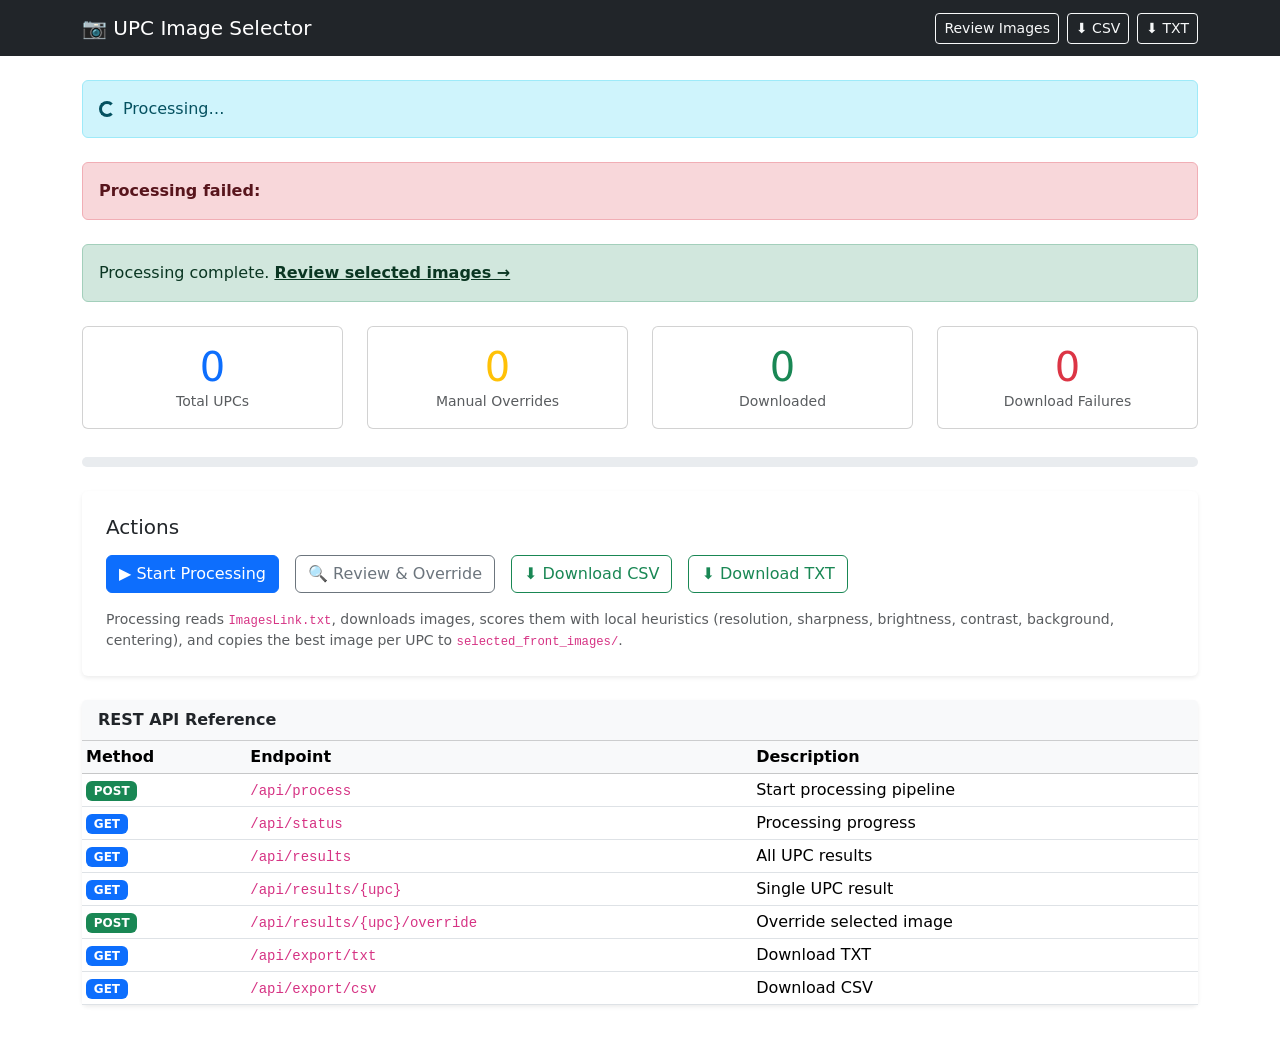
==== upc-image-selector/src/main/resources/templates/upc-image-selector/index.html @ a55ee519 "Convert to Spring Boot Starter library; target Java 17+; add publishing config - Restructures the pr" ====
<!DOCTYPE html>
<html xmlns:th="http://www.thymeleaf.org" lang="en">
<head>
    <meta charset="UTF-8"/>
    <meta name="viewport" content="width=device-width, initial-scale=1"/>
    <title>UPC Image Selector</title>
    <link rel="stylesheet"
          href="https://cdn.jsdelivr.net/npm/bootstrap@5.3.3/dist/css/bootstrap.min.css"
          integrity="sha384-QWTKZyjpPEjISv5WaRU9OFeRpok6YctnYmDr5pNlyT2bRjXh0JMhjY6hW+ALEwIH"
          crossorigin="anonymous"/>
    <link rel="stylesheet" th:href="@{/css/upc-image-selector.css}"/>
</head>
<body>

<nav class="navbar navbar-dark bg-dark mb-4">
    <div class="container">
        <a class="navbar-brand" href="/">&#128247; UPC Image Selector</a>
        <div class="d-flex gap-2">
            <a th:href="@{/review}" class="btn btn-outline-light btn-sm">Review Images</a>
            <a th:href="@{/api/export/csv}" class="btn btn-outline-light btn-sm">&#11015; CSV</a>
            <a th:href="@{/api/export/txt}" class="btn btn-outline-light btn-sm">&#11015; TXT</a>
        </div>
    </div>
</nav>

<main class="container pb-5">

    <!-- Status banner -->
    <div th:if="${status.state.name() == 'RUNNING'}"
         class="alert alert-info d-flex align-items-center gap-2 mb-4" role="alert">
        <div class="spinner-border spinner-border-sm" role="status"></div>
        <span th:text="${status.currentStep}">Processing…</span>
    </div>
    <div th:if="${status.state.name() == 'FAILED'}"
         class="alert alert-danger mb-4" role="alert">
        <strong>Processing failed:</strong> <span th:text="${status.errorMessage}"></span>
    </div>
    <div th:if="${status.state.name() == 'COMPLETED'}"
         class="alert alert-success mb-4" role="alert">
        Processing complete.
        <a th:href="@{/review}" class="alert-link">Review selected images &rarr;</a>
    </div>

    <div class="row g-4 mb-4">
        <!-- Stat: total UPCs -->
        <div class="col-6 col-md-3">
            <div class="card stat-card p-3 text-center">
                <div class="display-6 text-primary" th:text="${totalUpcs}">0</div>
                <div class="text-muted small">Total UPCs</div>
            </div>
        </div>
        <!-- Stat: manual overrides -->
        <div class="col-6 col-md-3">
            <div class="card stat-card p-3 text-center">
                <div class="display-6 text-warning" th:text="${manualOverrides}">0</div>
                <div class="text-muted small">Manual Overrides</div>
            </div>
        </div>
        <!-- Stat: downloads -->
        <div class="col-6 col-md-3">
            <div class="card stat-card p-3 text-center">
                <div class="display-6 text-success" th:text="${status.downloadedCount}">0</div>
                <div class="text-muted small">Downloaded</div>
            </div>
        </div>
        <!-- Stat: failed -->
        <div class="col-6 col-md-3">
            <div class="card stat-card p-3 text-center">
                <div class="display-6 text-danger" th:text="${status.failedDownloads}">0</div>
                <div class="text-muted small">Download Failures</div>
            </div>
        </div>
    </div>

    <!-- Progress (shown while running) -->
    <div id="progress-section" th:if="${status.state.name() == 'RUNNING'}" class="mb-4">
        <div class="d-flex justify-content-between mb-1">
            <small class="text-muted" th:text="${status.currentStep}"></small>
            <small class="text-muted" th:text="${status.progressPercent} + '%'"></small>
        </div>
        <div class="progress" style="height:10px">
            <div class="progress-bar progress-bar-striped progress-bar-animated"
                 role="progressbar"
                 th:style="'width:' + ${status.progressPercent} + '%'"
                 th:attr="aria-valuenow=${status.progressPercent}"
                 aria-valuemin="0" aria-valuemax="100"></div>
        </div>
    </div>

    <!-- Action panel -->
    <div class="card shadow-sm border-0">
        <div class="card-body p-4">
            <h5 class="card-title mb-3">Actions</h5>

            <div class="d-flex flex-wrap gap-3 align-items-center">
                <button id="btn-process"
                        class="btn btn-primary"
                        th:disabled="${status.state.name() == 'RUNNING'}"
                        onclick="triggerProcess()">
                    &#9654; Start Processing
                </button>
                <a th:href="@{/review}" class="btn btn-outline-secondary"
                   th:classappend="${!hasResults} ? ' disabled' : ''">
                    &#128269; Review &amp; Override
                </a>
                <a th:href="@{/api/export/csv}" class="btn btn-outline-success"
                   th:classappend="${!hasResults} ? ' disabled' : ''">
                    &#11015; Download CSV
                </a>
                <a th:href="@{/api/export/txt}" class="btn btn-outline-success"
                   th:classappend="${!hasResults} ? ' disabled' : ''">
                    &#11015; Download TXT
                </a>
            </div>

            <p class="text-muted mt-3 mb-0 small">
                Processing reads <code>ImagesLink.txt</code>, downloads images, scores them with
                local heuristics (resolution, sharpness, brightness, contrast, background, centering),
                and copies the best image per UPC to <code>selected_front_images/</code>.
            </p>
        </div>
    </div>

    <!-- API quick reference -->
    <div class="card shadow-sm border-0 mt-4">
        <div class="card-header bg-light fw-semibold">REST API Reference</div>
        <div class="card-body p-0">
            <table class="table table-sm mb-0">
                <thead class="table-light">
                    <tr><th>Method</th><th>Endpoint</th><th>Description</th></tr>
                </thead>
                <tbody>
                    <tr><td><span class="badge bg-success">POST</span></td><td><code>/api/process</code></td><td>Start processing pipeline</td></tr>
                    <tr><td><span class="badge bg-primary">GET</span></td><td><code>/api/status</code></td><td>Processing progress</td></tr>
                    <tr><td><span class="badge bg-primary">GET</span></td><td><code>/api/results</code></td><td>All UPC results</td></tr>
                    <tr><td><span class="badge bg-primary">GET</span></td><td><code>/api/results/{upc}</code></td><td>Single UPC result</td></tr>
                    <tr><td><span class="badge bg-success">POST</span></td><td><code>/api/results/{upc}/override</code></td><td>Override selected image</td></tr>
                    <tr><td><span class="badge bg-primary">GET</span></td><td><code>/api/export/txt</code></td><td>Download TXT</td></tr>
                    <tr><td><span class="badge bg-primary">GET</span></td><td><code>/api/export/csv</code></td><td>Download CSV</td></tr>
                </tbody>
            </table>
        </div>
    </div>

</main>

<script>
    function triggerProcess() {
        const btn = document.getElementById('btn-process');
        btn.disabled = true;
        btn.textContent = 'Starting…';

        fetch('/api/process', { method: 'POST' })
            .then(r => r.json())
            .then(() => { startPolling(); })
            .catch(e => {
                alert('Error: ' + e.message);
                btn.disabled = false;
                btn.textContent = '▶ Start Processing';
            });
    }

    function startPolling() {
        const interval = setInterval(() => {
            fetch('/api/status')
                .then(r => r.json())
                .then(s => {
                    if (s.state !== 'RUNNING') {
                        clearInterval(interval);
                        location.reload();
                    }
                });
        }, 2000);
    }

    // Auto-poll if already running
    const stateEl = document.querySelector('[data-state]');
    if (document.title && /*[[${status.state.name()}]]*/ false) { /* replaced server-side */ }

    // Detect running state from page content and auto-start polling
    const alerts = document.querySelectorAll('.alert-info');
    if (alerts.length > 0) startPolling();
</script>

<script src="https://cdn.jsdelivr.net/npm/bootstrap@5.3.3/dist/js/bootstrap.bundle.min.js"
        integrity="sha384-YvpcrYf0tY3lHB60NNkmXc4s9bIOgUxi8T/jzmqnwsMI6w3Jv2oTQ8B6r8+8MwK"
        crossorigin="anonymous"></script>
</body>
</html>
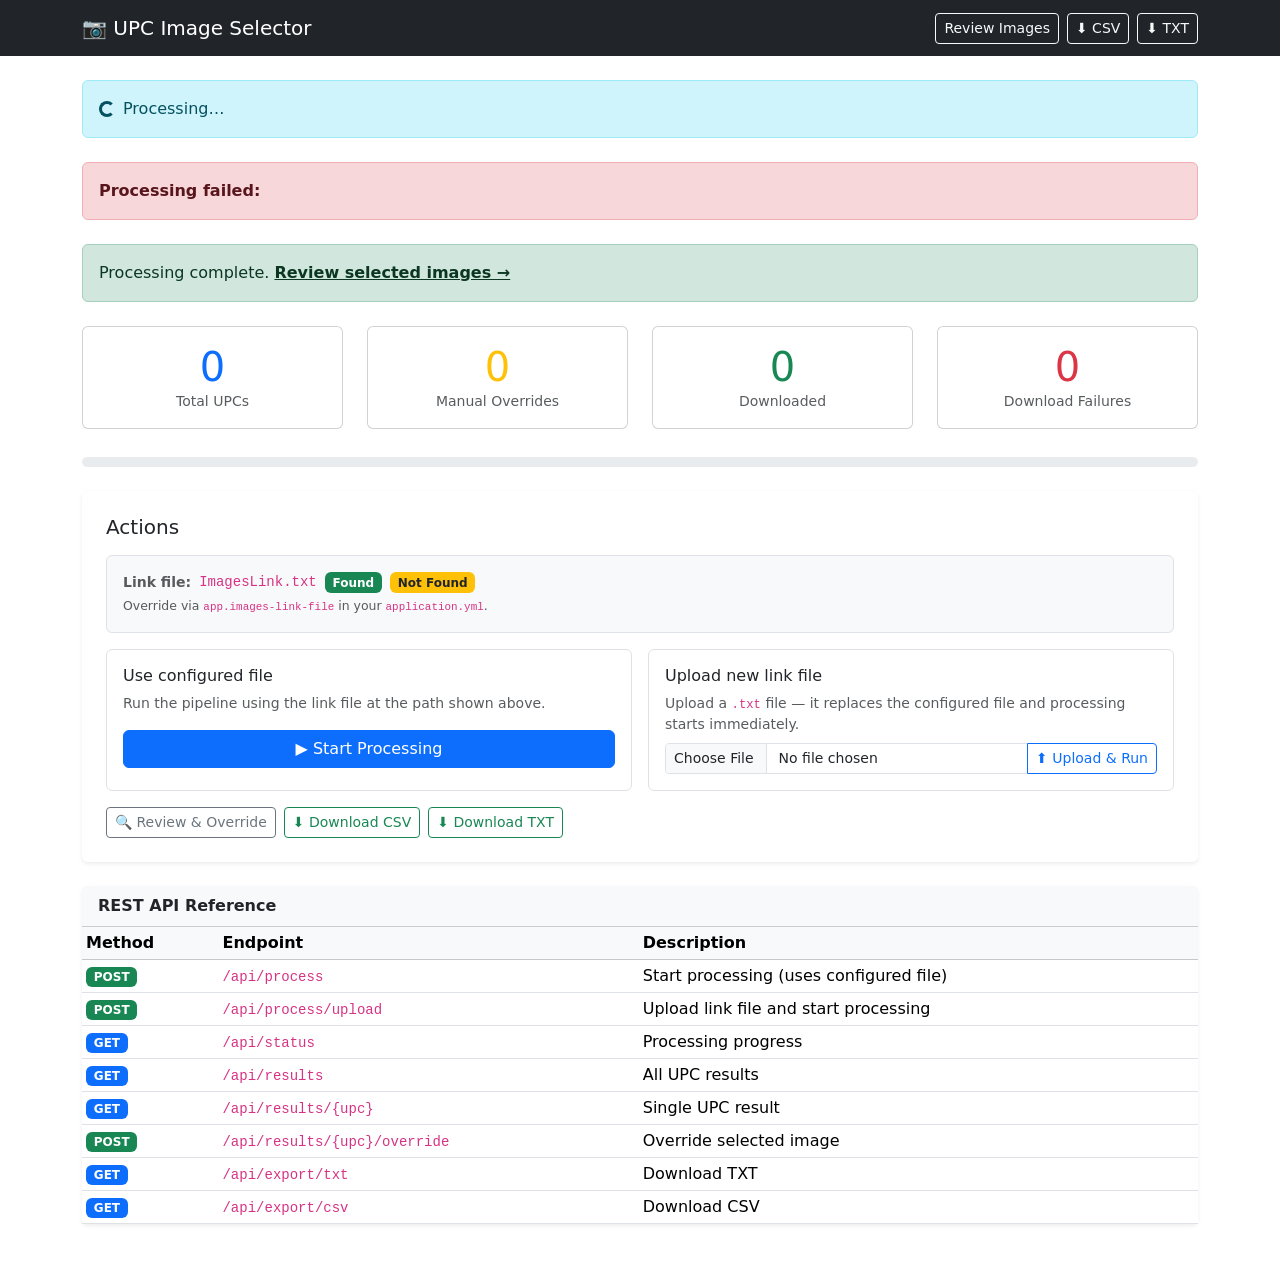
==== commit 0bce66d5: "Add dynamic link-file input: upload via API/UI + configurable path - POST /api/process/upload: accep" ====
--- a/upc-image-selector/src/main/resources/templates/upc-image-selector/index.html
+++ b/upc-image-selector/src/main/resources/templates/upc-image-selector/index.html
@@ -92,32 +92,82 @@
         <div class="card-body p-4">
             <h5 class="card-title mb-3">Actions</h5>
 
-            <div class="d-flex flex-wrap gap-3 align-items-center">
-                <button id="btn-process"
-                        class="btn btn-primary"
-                        th:disabled="${status.state.name() == 'RUNNING'}"
-                        onclick="triggerProcess()">
-                    &#9654; Start Processing
-                </button>
-                <a th:href="@{/review}" class="btn btn-outline-secondary"
+            <!-- Current link file status -->
+            <div class="mb-3 p-3 rounded bg-light border">
+                <div class="d-flex align-items-center gap-2 flex-wrap">
+                    <span class="fw-semibold small text-muted">Link file:</span>
+                    <code th:text="${linkFilePath}" class="small">ImagesLink.txt</code>
+                    <span th:if="${linkFileExists}"
+                          class="badge bg-success">Found</span>
+                    <span th:unless="${linkFileExists}"
+                          class="badge bg-warning text-dark">Not Found</span>
+                </div>
+                <div class="text-muted mt-1" style="font-size:0.78rem">
+                    Override via <code>app.images-link-file</code> in your <code>application.yml</code>.
+                </div>
+            </div>
+
+            <!-- Two processing options side by side -->
+            <div class="row g-3 mb-3">
+
+                <!-- Option 1: use configured file -->
+                <div class="col-12 col-md-6">
+                    <div class="card h-100 border">
+                        <div class="card-body p-3">
+                            <h6 class="card-title">Use configured file</h6>
+                            <p class="card-text text-muted small mb-3">
+                                Run the pipeline using the link file at the path shown above.
+                            </p>
+                            <button id="btn-process"
+                                    class="btn btn-primary w-100"
+                                    th:disabled="${status.state.name() == 'RUNNING' || !linkFileExists}"
+                                    onclick="triggerProcess()">
+                                &#9654; Start Processing
+                            </button>
+                        </div>
+                    </div>
+                </div>
+
+                <!-- Option 2: upload a new file -->
+                <div class="col-12 col-md-6">
+                    <div class="card h-100 border">
+                        <div class="card-body p-3">
+                            <h6 class="card-title">Upload new link file</h6>
+                            <p class="card-text text-muted small mb-2">
+                                Upload a <code>.txt</code> file — it replaces the configured file
+                                and processing starts immediately.
+                            </p>
+                            <div class="input-group input-group-sm">
+                                <input type="file" id="upload-file" class="form-control"
+                                       accept=".txt,text/plain"
+                                       th:disabled="${status.state.name() == 'RUNNING'}"/>
+                                <button class="btn btn-outline-primary"
+                                        th:disabled="${status.state.name() == 'RUNNING'}"
+                                        onclick="uploadAndProcess()">
+                                    &#11014; Upload &amp; Run
+                                </button>
+                            </div>
+                            <div id="upload-error" class="text-danger mt-1 small" style="display:none"></div>
+                        </div>
+                    </div>
+                </div>
+            </div>
+
+            <!-- Other actions -->
+            <div class="d-flex flex-wrap gap-2 align-items-center">
+                <a th:href="@{/review}" class="btn btn-outline-secondary btn-sm"
                    th:classappend="${!hasResults} ? ' disabled' : ''">
                     &#128269; Review &amp; Override
                 </a>
-                <a th:href="@{/api/export/csv}" class="btn btn-outline-success"
+                <a th:href="@{/api/export/csv}" class="btn btn-outline-success btn-sm"
                    th:classappend="${!hasResults} ? ' disabled' : ''">
                     &#11015; Download CSV
                 </a>
-                <a th:href="@{/api/export/txt}" class="btn btn-outline-success"
+                <a th:href="@{/api/export/txt}" class="btn btn-outline-success btn-sm"
                    th:classappend="${!hasResults} ? ' disabled' : ''">
                     &#11015; Download TXT
                 </a>
             </div>
-
-            <p class="text-muted mt-3 mb-0 small">
-                Processing reads <code>ImagesLink.txt</code>, downloads images, scores them with
-                local heuristics (resolution, sharpness, brightness, contrast, background, centering),
-                and copies the best image per UPC to <code>selected_front_images/</code>.
-            </p>
         </div>
     </div>
 
@@ -130,7 +180,8 @@
                     <tr><th>Method</th><th>Endpoint</th><th>Description</th></tr>
                 </thead>
                 <tbody>
-                    <tr><td><span class="badge bg-success">POST</span></td><td><code>/api/process</code></td><td>Start processing pipeline</td></tr>
+                    <tr><td><span class="badge bg-success">POST</span></td><td><code>/api/process</code></td><td>Start processing (uses configured file)</td></tr>
+                    <tr><td><span class="badge bg-success">POST</span></td><td><code>/api/process/upload</code></td><td>Upload link file and start processing</td></tr>
                     <tr><td><span class="badge bg-primary">GET</span></td><td><code>/api/status</code></td><td>Processing progress</td></tr>
                     <tr><td><span class="badge bg-primary">GET</span></td><td><code>/api/results</code></td><td>All UPC results</td></tr>
                     <tr><td><span class="badge bg-primary">GET</span></td><td><code>/api/results/{upc}</code></td><td>Single UPC result</td></tr>
@@ -157,6 +208,38 @@
                 alert('Error: ' + e.message);
                 btn.disabled = false;
                 btn.textContent = '▶ Start Processing';
+            });
+    }
+
+    function uploadAndProcess() {
+        const input = document.getElementById('upload-file');
+        const errDiv = document.getElementById('upload-error');
+        errDiv.style.display = 'none';
+
+        if (!input.files || input.files.length === 0) {
+            errDiv.textContent = 'Please select a file first.';
+            errDiv.style.display = 'block';
+            return;
+        }
+
+        const formData = new FormData();
+        formData.append('file', input.files[0]);
+
+        const uploadBtn = input.nextElementSibling;
+        uploadBtn.disabled = true;
+        uploadBtn.textContent = 'Uploading…';
+
+        fetch('/api/process/upload', { method: 'POST', body: formData })
+            .then(r => {
+                if (!r.ok) return r.json().then(j => Promise.reject(j.detail || 'Upload failed'));
+                return r.json();
+            })
+            .then(() => { startPolling(); location.reload(); })
+            .catch(e => {
+                errDiv.textContent = typeof e === 'string' ? e : 'Upload failed.';
+                errDiv.style.display = 'block';
+                uploadBtn.disabled = false;
+                uploadBtn.textContent = '⬆ Upload & Run';
             });
     }
 
@@ -173,10 +256,6 @@
         }, 2000);
     }
 
-    // Auto-poll if already running
-    const stateEl = document.querySelector('[data-state]');
-    if (document.title && /*[[${status.state.name()}]]*/ false) { /* replaced server-side */ }
-
     // Detect running state from page content and auto-start polling
     const alerts = document.querySelectorAll('.alert-info');
     if (alerts.length > 0) startPolling();
